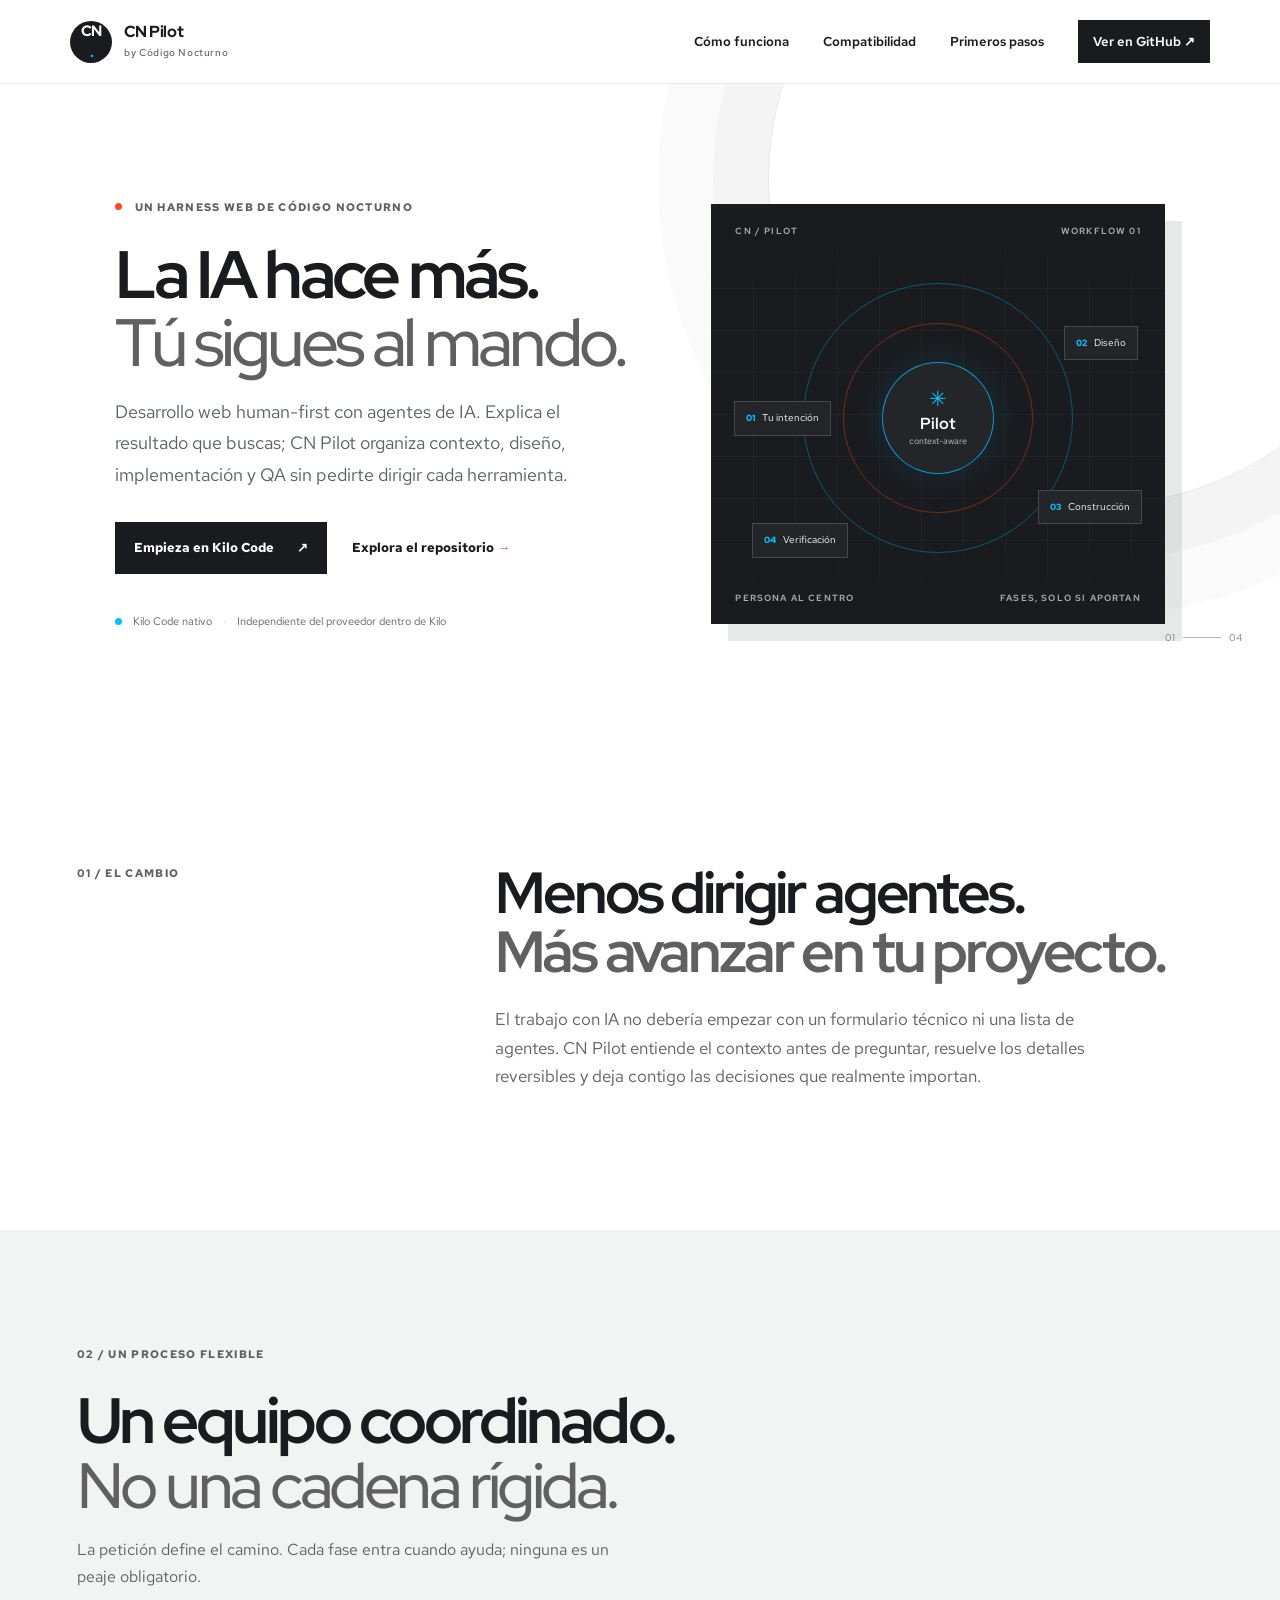
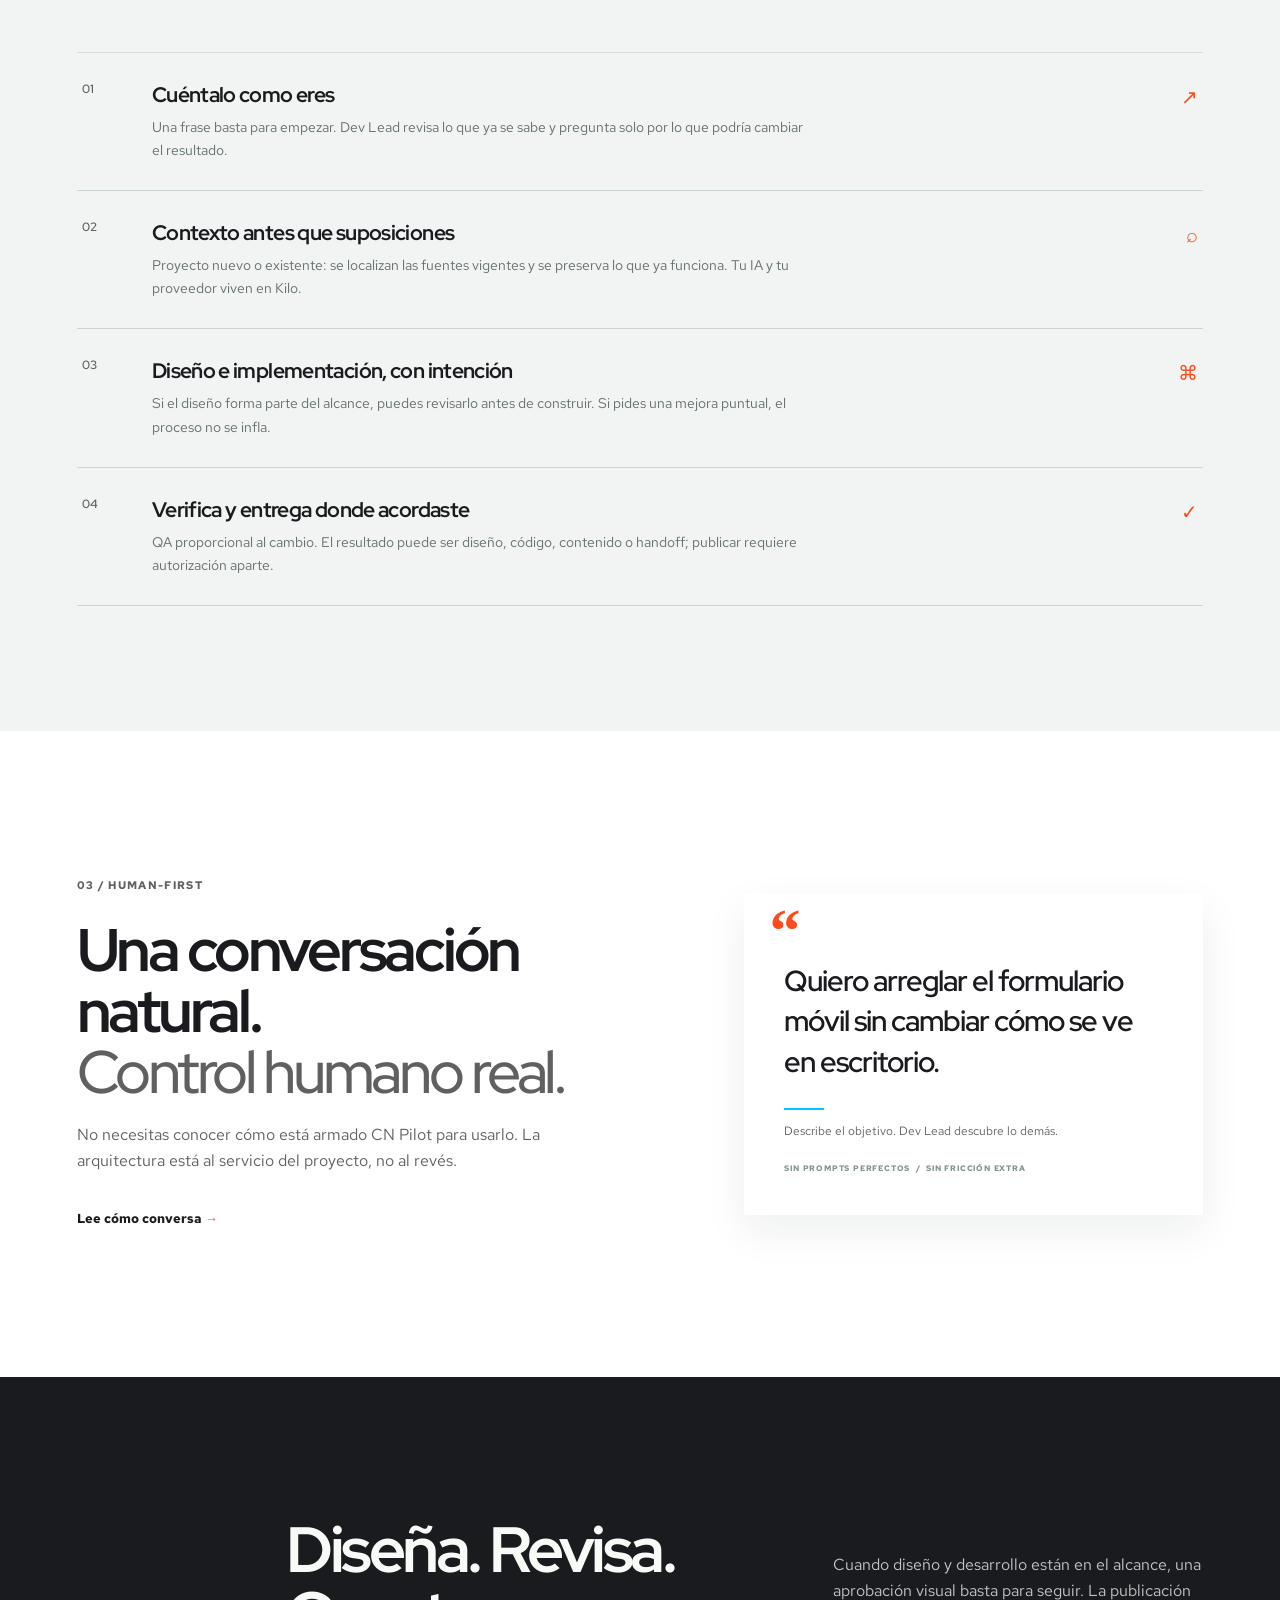
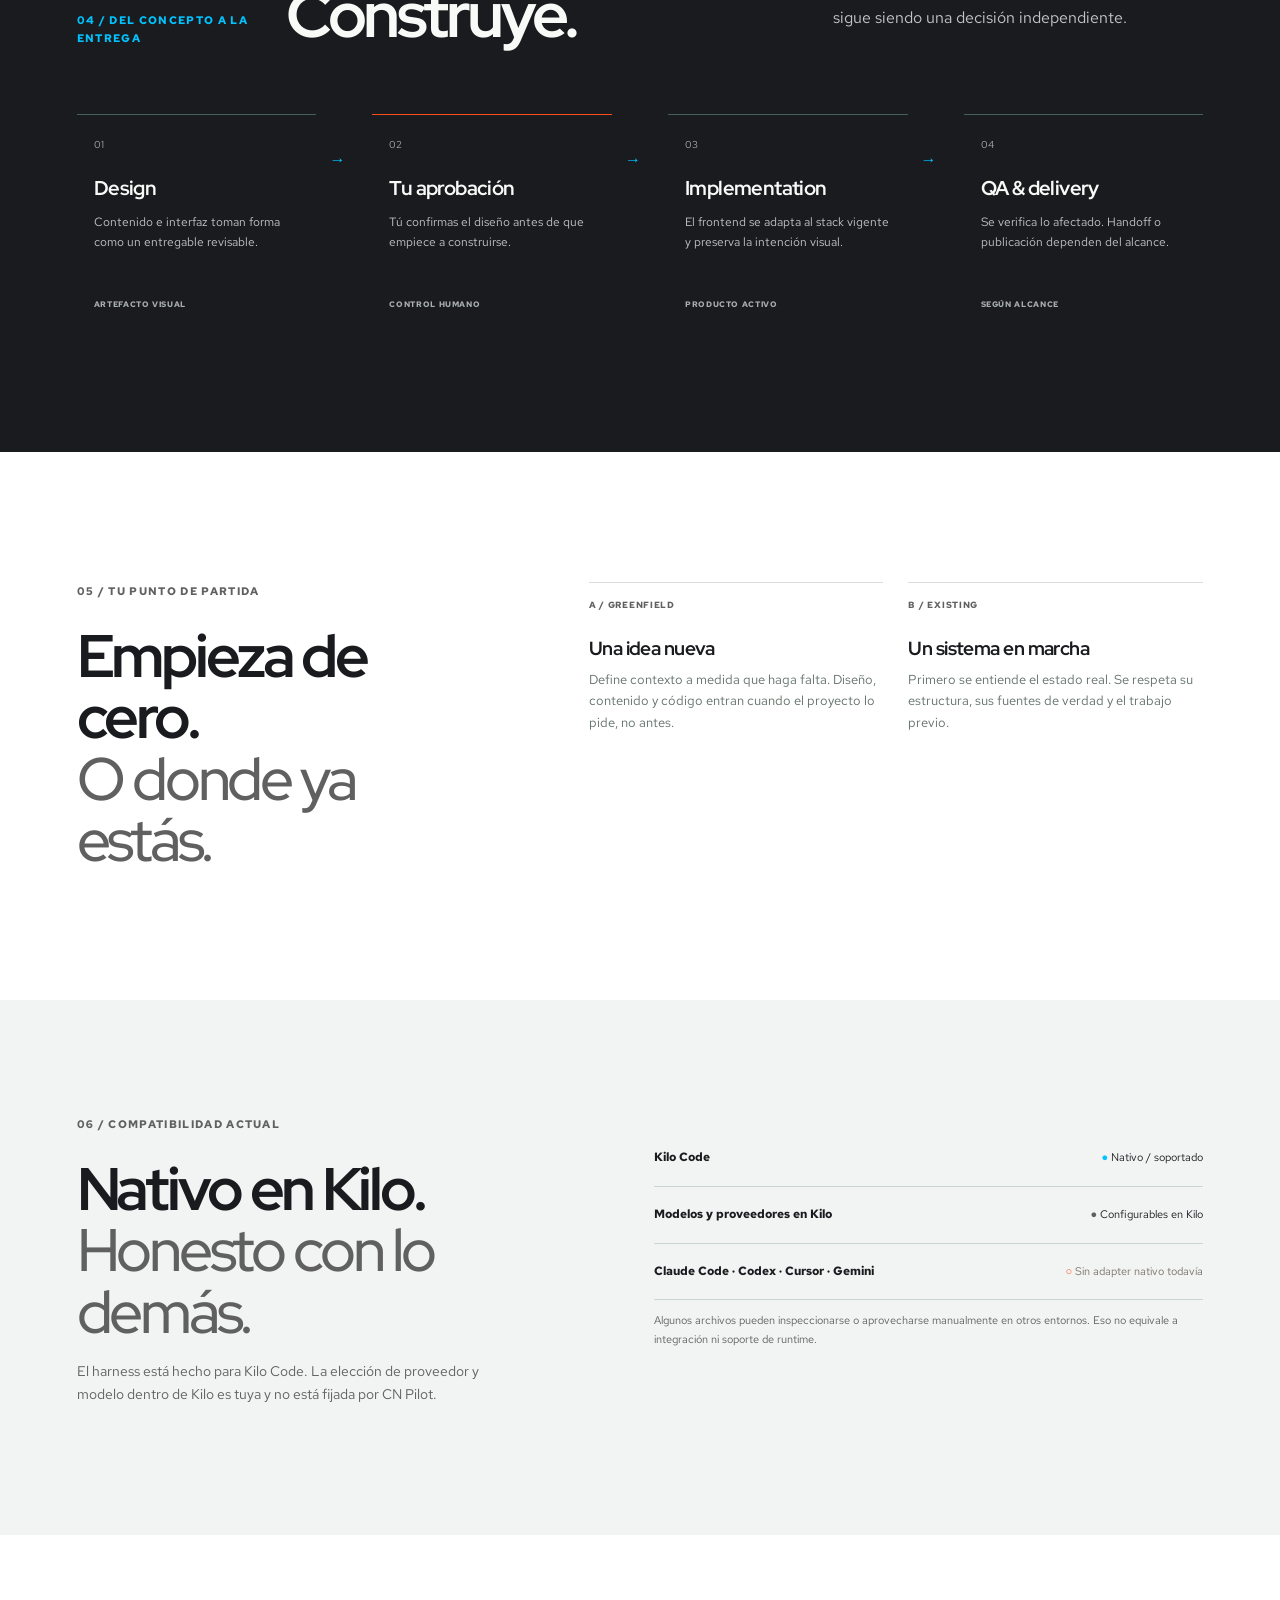
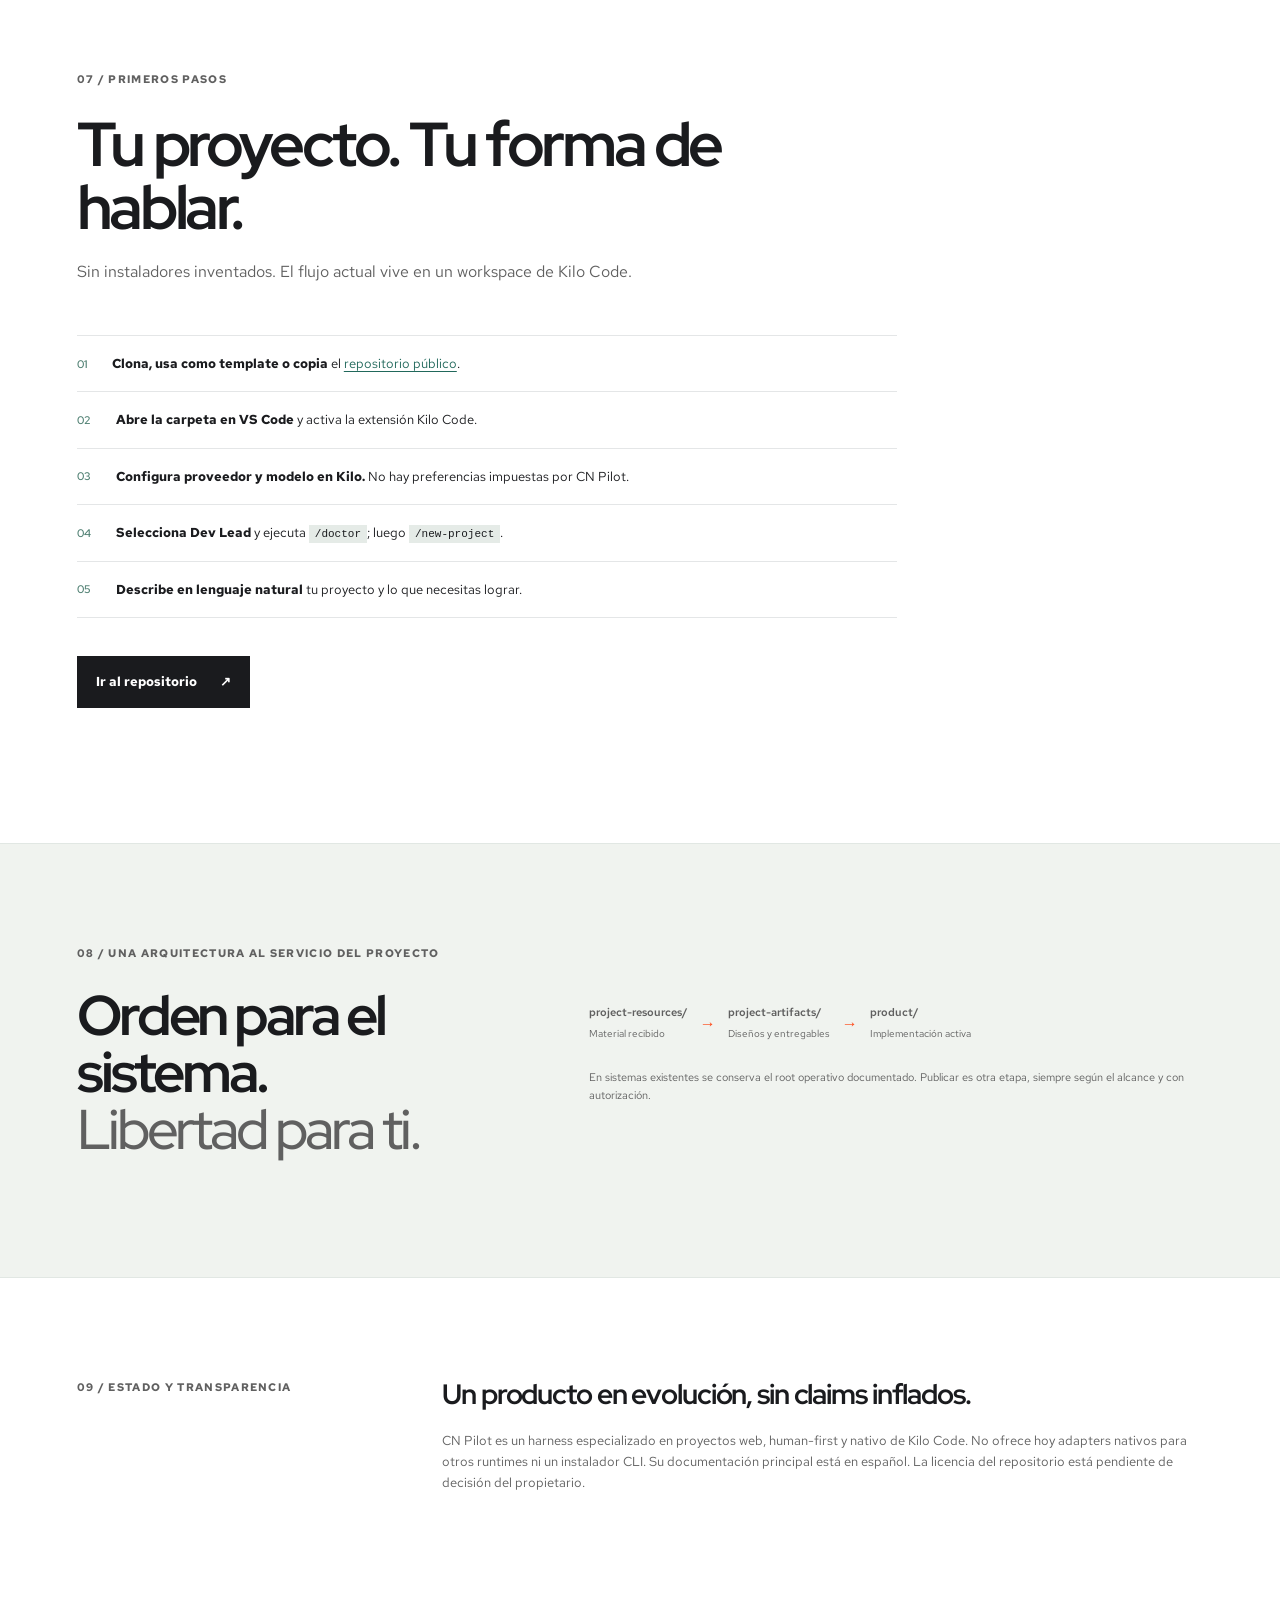
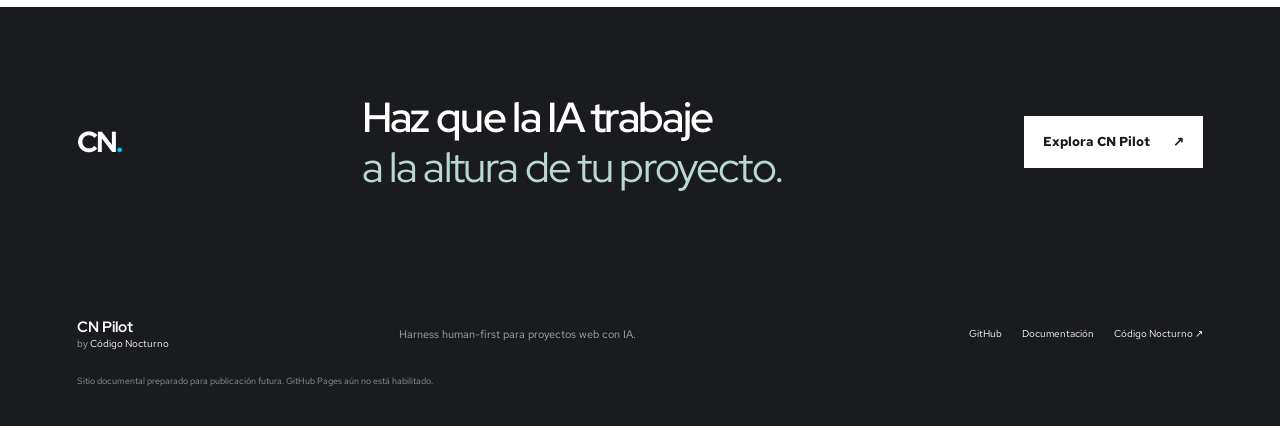
==== site/index.html @ 2e32036b "docs: presentar CN Pilot y preparar sitio público" ====
<!doctype html>
<html lang="es">
<head>
  <meta charset="utf-8">
  <meta name="viewport" content="width=device-width, initial-scale=1">
  <meta name="theme-color" content="#1a1b1e">
  <title>CN Pilot — desarrollo web human-first con agentes de IA</title>
  <meta name="description" content="CN Pilot coordina proyectos web con IA desde Kilo Code: contexto, diseño, implementación y QA, guiados por personas.">
  <!-- URL canónica pendiente: definir al elegir dominio final de GitHub Pages o dominio propio. -->
  <meta property="og:type" content="website">
  <meta property="og:title" content="CN Pilot — desarrollo web human-first">
  <meta property="og:description" content="Un harness web human-first y nativo de Kilo Code. Tú describes el resultado; CN Pilot coordina el trabajo proporcionalmente.">
  <meta property="og:site_name" content="CN Pilot by Código Nocturno">
  <meta name="twitter:card" content="summary">
  <meta name="twitter:title" content="CN Pilot — desarrollo web human-first">
  <meta name="twitter:description" content="Un harness web human-first y nativo de Kilo Code.">
  <link rel="icon" href="assets/favicon.svg" type="image/svg+xml">
  <link rel="stylesheet" href="assets/styles.css">
  <script src="assets/site.js" defer></script>
</head>
<body>
  <a class="skip-link" href="#contenido">Saltar al contenido</a>
  <header class="site-header">
    <a class="brand" href="#inicio" aria-label="CN Pilot, inicio">
      <span class="brand-mark" aria-hidden="true">CN<span>.</span></span>
      <span class="brand-name">CN Pilot<small>by Código Nocturno</small></span>
    </a>
    <button class="menu-toggle" aria-expanded="false" aria-controls="site-nav" aria-label="Abrir menú">Menú <span aria-hidden="true">＋</span></button>
    <nav id="site-nav" class="site-nav" aria-label="Navegación principal">
      <a href="#como-funciona">Cómo funciona</a>
      <a href="#compatibilidad">Compatibilidad</a>
      <a href="#empezar">Primeros pasos</a>
      <a class="nav-cta" href="https://github.com/LuisYGM/cn-pilot">Ver en GitHub <span aria-hidden="true">↗</span></a>
    </nav>
  </header>

  <main id="contenido">
    <section class="hero" id="inicio" aria-labelledby="hero-title">
      <div class="hero-copy">
        <p class="eyebrow"><span class="signal" aria-hidden="true"></span> Un harness web de Código Nocturno</p>
        <h1 id="hero-title">La IA hace más.<br><em>Tú sigues al mando.</em></h1>
        <p class="hero-lede">Desarrollo web human-first con agentes de IA. Explica el resultado que buscas; CN Pilot organiza contexto, diseño, implementación y QA sin pedirte dirigir cada herramienta.</p>
        <div class="hero-actions">
          <a class="button button-primary" href="#empezar">Empieza en Kilo Code <span aria-hidden="true">↗</span></a>
          <a class="text-link" href="https://github.com/LuisYGM/cn-pilot">Explora el repositorio <span aria-hidden="true">→</span></a>
        </div>
        <div class="hero-meta"><span class="kilo-dot" aria-hidden="true"></span> Kilo Code nativo <span class="meta-divider">·</span> Independiente del proveedor dentro de Kilo</div>
      </div>
      <div class="hero-visual" aria-label="Ilustración conceptual del flujo de trabajo">
        <div class="visual-top"><span>CN / PILOT</span><span>WORKFLOW 01</span></div>
        <div class="visual-lines" aria-hidden="true"><i></i><i></i><i></i><i></i><i></i></div>
        <div class="orbit orbit-one" aria-hidden="true"></div><div class="orbit orbit-two" aria-hidden="true"></div>
        <div class="pilot-core"><span class="core-cross" aria-hidden="true">✳</span><strong>Pilot</strong><small>context-aware</small></div>
        <div class="node node-human"><b>01</b><span>Tu intención</span></div>
        <div class="node node-design"><b>02</b><span>Diseño</span></div>
        <div class="node node-build"><b>03</b><span>Construcción</span></div>
        <div class="node node-qa"><b>04</b><span>Verificación</span></div>
        <div class="visual-bottom"><span>PERSONA AL CENTRO</span><span>FASES, SOLO SI APORTAN</span></div>
      </div>
      <div class="hero-index" aria-hidden="true"><span>01</span><span class="index-line"></span><span>04</span></div>
    </section>

    <section class="intro section-shell" aria-labelledby="intro-title">
      <p class="section-kicker">01 / El cambio</p>
      <div class="intro-content"><h2 id="intro-title">Menos dirigir agentes.<br><span>Más avanzar en tu proyecto.</span></h2><p>El trabajo con IA no debería empezar con un formulario técnico ni una lista de agentes. CN Pilot entiende el contexto antes de preguntar, resuelve los detalles reversibles y deja contigo las decisiones que realmente importan.</p></div>
    </section>

    <section class="workflow" id="como-funciona" aria-labelledby="workflow-title">
      <div class="section-shell">
        <div class="section-heading"><p class="section-kicker">02 / Un proceso flexible</p><h2 id="workflow-title">Un equipo coordinado.<br><em>No una cadena rígida.</em></h2><p>La petición define el camino. Cada fase entra cuando ayuda; ninguna es un peaje obligatorio.</p></div>
        <ol class="steps">
          <li><span class="step-num">01</span><div><h3>Cuéntalo como eres</h3><p>Una frase basta para empezar. Dev Lead revisa lo que ya se sabe y pregunta solo por lo que podría cambiar el resultado.</p></div><span class="step-symbol" aria-hidden="true">↗</span></li>
          <li><span class="step-num">02</span><div><h3>Contexto antes que suposiciones</h3><p>Proyecto nuevo o existente: se localizan las fuentes vigentes y se preserva lo que ya funciona. Tu IA y tu proveedor viven en Kilo.</p></div><span class="step-symbol" aria-hidden="true">⌕</span></li>
          <li><span class="step-num">03</span><div><h3>Diseño e implementación, con intención</h3><p>Si el diseño forma parte del alcance, puedes revisarlo antes de construir. Si pides una mejora puntual, el proceso no se infla.</p></div><span class="step-symbol" aria-hidden="true">⌘</span></li>
          <li><span class="step-num">04</span><div><h3>Verifica y entrega donde acordaste</h3><p>QA proporcional al cambio. El resultado puede ser diseño, código, contenido o handoff; publicar requiere autorización aparte.</p></div><span class="step-symbol" aria-hidden="true">✓</span></li>
        </ol>
      </div>
    </section>

    <section class="human-first section-shell" aria-labelledby="human-title">
      <div class="human-copy"><p class="section-kicker">03 / Human-first</p><h2 id="human-title">Una conversación natural.<br><em>Control humano real.</em></h2><p>No necesitas conocer cómo está armado CN Pilot para usarlo. La arquitectura está al servicio del proyecto, no al revés.</p><a class="text-link" href="https://github.com/LuisYGM/cn-pilot/blob/main/.blueprint/docs/HUMAN-INTERACTION.md">Lee cómo conversa <span aria-hidden="true">→</span></a></div>
      <aside class="quote-card"><span class="quote-mark" aria-hidden="true">“</span><blockquote>Quiero arreglar el formulario móvil sin cambiar cómo se ve en escritorio.</blockquote><div class="quote-rule"></div><p>Describe el objetivo. Dev Lead descubre lo demás.</p><span class="quote-index">SIN PROMPTS PERFECTOS&nbsp; / &nbsp;SIN FRICCIÓN EXTRA</span></aside>
    </section>

    <section class="journey" aria-labelledby="journey-title">
      <div class="section-shell"><div class="journey-heading"><p class="section-kicker">04 / Del concepto a la entrega</p><h2 id="journey-title">Diseña. Revisa. Construye.</h2><p>Cuando diseño y desarrollo están en el alcance, una aprobación visual basta para seguir. La publicación sigue siendo una decisión independiente.</p></div>
        <div class="journey-track"><article><span class="track-step">01</span><h3>Design</h3><p>Contenido e interfaz toman forma como un entregable revisable.</p><span class="track-tag">ARTEFACTO VISUAL</span></article><span class="track-arrow" aria-hidden="true">→</span><article class="approval-step"><span class="track-step">02</span><h3>Tu aprobación</h3><p>Tú confirmas el diseño antes de que empiece a construirse.</p><span class="track-tag">CONTROL HUMANO</span></article><span class="track-arrow" aria-hidden="true">→</span><article><span class="track-step">03</span><h3>Implementation</h3><p>El frontend se adapta al stack vigente y preserva la intención visual.</p><span class="track-tag">PRODUCTO ACTIVO</span></article><span class="track-arrow" aria-hidden="true">→</span><article><span class="track-step">04</span><h3>QA & delivery</h3><p>Se verifica lo afectado. Handoff o publicación dependen del alcance.</p><span class="track-tag">SEGÚN ALCANCE</span></article></div>
      </div>
    </section>

    <section class="modes section-shell" aria-labelledby="modes-title"><div><p class="section-kicker">05 / Tu punto de partida</p><h2 id="modes-title">Empieza de cero.<br><em>O donde ya estás.</em></h2></div><div class="mode-grid"><article><span class="mode-marker">A / GREENFIELD</span><h3>Una idea nueva</h3><p>Define contexto a medida que haga falta. Diseño, contenido y código entran cuando el proyecto lo pide, no antes.</p></article><article><span class="mode-marker">B / EXISTING</span><h3>Un sistema en marcha</h3><p>Primero se entiende el estado real. Se respeta su estructura, sus fuentes de verdad y el trabajo previo.</p></article></div></section>

    <section class="compat" id="compatibilidad" aria-labelledby="compat-title"><div class="section-shell compat-layout"><div><p class="section-kicker">06 / Compatibilidad actual</p><h2 id="compat-title">Nativo en Kilo.<br><em>Honesto con lo demás.</em></h2><p>El harness está hecho para Kilo Code. La elección de proveedor y modelo dentro de Kilo es tuya y no está fijada por CN Pilot.</p></div><div class="compat-list"><div class="compat-row"><span class="compat-name">Kilo Code</span><span class="compat-state native">Nativo / soportado</span></div><div class="compat-row"><span class="compat-name">Modelos y proveedores en Kilo</span><span class="compat-state configurable">Configurables en Kilo</span></div><div class="compat-row"><span class="compat-name">Claude Code · Codex · Cursor · Gemini</span><span class="compat-state later">Sin adapter nativo todavía</span></div><p>Algunos archivos pueden inspeccionarse o aprovecharse manualmente en otros entornos. Eso no equivale a integración ni soporte de runtime.</p></div></div></section>

    <section class="start section-shell" id="empezar" aria-labelledby="start-title"><div class="start-heading"><p class="section-kicker">07 / Primeros pasos</p><h2 id="start-title">Tu proyecto. Tu forma de hablar.</h2><p>Sin instaladores inventados. El flujo actual vive en un workspace de Kilo Code.</p></div><ol class="start-list"><li><span>01</span><p><strong>Clona, usa como template o copia</strong> el <a href="https://github.com/LuisYGM/cn-pilot">repositorio público</a>.</p></li><li><span>02</span><p><strong>Abre la carpeta en VS Code</strong> y activa la extensión Kilo Code.</p></li><li><span>03</span><p><strong>Configura proveedor y modelo en Kilo.</strong> No hay preferencias impuestas por CN Pilot.</p></li><li><span>04</span><p><strong>Selecciona Dev Lead</strong> y ejecuta <code>/doctor</code>; luego <code>/new-project</code>.</p></li><li><span>05</span><p><strong>Describe en lenguaje natural</strong> tu proyecto y lo que necesitas lograr.</p></li></ol><a class="button button-dark" href="https://github.com/LuisYGM/cn-pilot">Ir al repositorio <span aria-hidden="true">↗</span></a></section>

    <section class="architecture" aria-labelledby="architecture-title"><div class="section-shell architecture-inner"><div><p class="section-kicker">08 / Una arquitectura al servicio del proyecto</p><h2 id="architecture-title">Orden para el sistema.<br><em>Libertad para ti.</em></h2></div><div class="architecture-map"><div><code>project-resources/</code><span>Material recibido</span></div><b aria-hidden="true">→</b><div><code>project-artifacts/</code><span>Diseños y entregables</span></div><b aria-hidden="true">→</b><div><code>product/</code><span>Implementación activa</span></div><p>En sistemas existentes se conserva el root operativo documentado. Publicar es otra etapa, siempre según el alcance y con autorización.</p></div></div></section>

    <section class="transparency section-shell" aria-labelledby="transparency-title"><p class="section-kicker">09 / Estado y transparencia</p><div><h2 id="transparency-title">Un producto en evolución, sin claims inflados.</h2><p>CN Pilot es un harness especializado en proyectos web, human-first y nativo de Kilo Code. No ofrece hoy adapters nativos para otros runtimes ni un instalador CLI. Su documentación principal está en español. La licencia del repositorio está pendiente de decisión del propietario.</p></div></section>

    <section class="closing"><div class="section-shell closing-inner"><span class="closing-mark" aria-hidden="true">CN<span>.</span></span><p>Haz que la IA trabaje<br><em>a la altura de tu proyecto.</em></p><a class="button button-light" href="https://github.com/LuisYGM/cn-pilot">Explora CN Pilot <span aria-hidden="true">↗</span></a></div></section>
  </main>
  <footer class="site-footer"><div class="footer-brand"><a href="#inicio">CN Pilot</a><span>by <a href="https://codigonocturno.com/">Código Nocturno</a></span></div><p>Harness human-first para proyectos web con IA.</p><div class="footer-links"><a href="https://github.com/LuisYGM/cn-pilot">GitHub</a><a href="https://github.com/LuisYGM/cn-pilot/tree/main/.blueprint/docs">Documentación</a><a href="https://codigonocturno.com/">Código Nocturno ↗</a></div><small>Sitio documental preparado para publicación futura. GitHub Pages aún no está habilitado.</small></footer>
</body>
</html>
---- site/assets/styles.css ----
@import url('https://fonts.googleapis.com/css2?family=Red+Hat+Display:wght@400;500;600;700;800;900&family=Red+Hat+Text:wght@400;500;600&display=swap');

:root{color-scheme:light;--ink:#172320;--muted:#66716d;--paper:#f7f8f4;--white:#fff;--line:#dce3df;--cyan:#00c3ff;--orange:#fe4c1c;--green:#17463d;--deep:#10211f;--font-display:'Red Hat Display',Arial,sans-serif;--font-body:'Red Hat Text',Arial,sans-serif;--measure:1200px;scroll-behavior:smooth}
*{box-sizing:border-box}body{margin:0;color:var(--ink);background:var(--paper);font-family:var(--font-body);font-size:16px;line-height:1.65;-webkit-font-smoothing:antialiased}a{color:inherit}a:focus-visible,button:focus-visible{outline:3px solid var(--orange);outline-offset:4px}.skip-link{position:absolute;z-index:20;top:8px;left:8px;transform:translateY(-150%);padding:10px 14px;background:var(--white);color:var(--ink)}.skip-link:focus{transform:none}.site-header{height:84px;padding:0 max(5.5vw,24px);display:flex;align-items:center;justify-content:space-between;border-bottom:1px solid rgba(23,35,32,.1);background:var(--paper)}.brand{display:flex;align-items:center;gap:12px;text-decoration:none}.brand-mark{width:42px;height:42px;border-radius:50%;display:grid;place-items:center;background:var(--deep);color:var(--white);font:800 15px var(--font-display);letter-spacing:-1px}.brand-mark span,.closing-mark span{color:var(--cyan)}.brand-name{font:800 16px/1.05 var(--font-display);letter-spacing:-.4px}.brand-name small{display:block;margin-top:5px;font:500 10px var(--font-body);letter-spacing:.06em;color:var(--muted)}.site-nav{display:flex;align-items:center;gap:34px}.site-nav a{text-decoration:none;font-size:13px;font-weight:600}.site-nav a:hover,.footer-links a:hover,.text-link:hover{color:#087f9c}.site-nav .nav-cta{padding:11px 15px;background:var(--deep);color:white}.menu-toggle{display:none}.hero{position:relative;min-height:650px;padding:96px max(9vw,32px) 86px;display:grid;grid-template-columns:1.08fr .92fr;gap:5vw;align-items:center;overflow:hidden;background:var(--paper)}.hero:before{content:"";position:absolute;top:-230px;right:-140px;width:650px;height:650px;border:1px solid rgba(23,70,61,.1);border-radius:50%;box-shadow:0 0 0 55px rgba(23,70,61,.025),0 0 0 110px rgba(23,70,61,.02)}.hero-copy,.hero-visual{position:relative;z-index:1}.eyebrow,.section-kicker{margin:0;color:#3c6860;font-size:11px;font-weight:700;letter-spacing:.12em;text-transform:uppercase}.signal{display:inline-block;width:7px;height:7px;margin-right:9px;vertical-align:1px;background:var(--orange);border-radius:50%}.hero h1,.section-heading h2,.intro h2,.human-copy h2,.journey-heading h2,.modes h2,.compat h2,.start h2,.architecture h2{margin:25px 0 19px;font:700 clamp(42px,5.2vw,70px)/1.02 var(--font-display);letter-spacing:-.055em}.hero h1 em,.section-heading h2 em,.human-copy h2 em,.modes h2 em,.compat h2 em,.architecture h2 em{font-weight:500;font-style:normal;color:#458277}.hero-lede{max-width:520px;color:#58645f;font-size:18px;line-height:1.75}.hero-actions{display:flex;align-items:center;gap:25px;margin-top:32px}.button{display:inline-flex;align-items:center;gap:23px;padding:15px 19px;text-decoration:none;font-size:13px;font-weight:700;transition:transform .2s,background .2s}.button:hover{transform:translateY(-2px)}.button-primary{background:var(--green);color:white}.button-primary:hover{background:var(--deep)}.text-link{font-size:13px;font-weight:700;text-decoration:none}.text-link span{color:var(--orange)}.hero-meta{margin-top:38px;color:var(--muted);font-size:11px}.kilo-dot{display:inline-block;width:7px;height:7px;border-radius:50%;background:var(--cyan);margin-right:8px}.meta-divider{margin:0 8px;color:#adb6b1}.hero-visual{height:420px;max-width:520px;width:100%;justify-self:end;background:var(--deep);color:white;overflow:hidden;position:relative;box-shadow:17px 17px 0 rgba(23,70,61,.11)}.visual-top,.visual-bottom{position:absolute;left:24px;right:24px;display:flex;justify-content:space-between;font:600 9px var(--font-body);letter-spacing:.13em;color:#9db3aa}.visual-top{top:21px}.visual-bottom{bottom:20px}.visual-lines{position:absolute;inset:0;opacity:.24;background-image:linear-gradient(rgba(185,210,197,.16) 1px,transparent 1px),linear-gradient(90deg,rgba(185,210,197,.16) 1px,transparent 1px);background-size:42px 42px;mask-image:linear-gradient(to bottom,transparent 3%,#000 22%,#000 78%,transparent 100%)}.orbit{position:absolute;left:50%;top:51%;transform:translate(-50%,-50%);border:1px solid rgba(0,195,255,.35);border-radius:50%}.orbit-one{width:270px;height:270px}.orbit-two{width:190px;height:190px;border-color:rgba(254,76,28,.38)}.pilot-core{position:absolute;left:50%;top:51%;transform:translate(-50%,-50%);width:112px;height:112px;border-radius:50%;display:flex;align-items:center;justify-content:center;flex-direction:column;border:1px solid rgba(0,195,255,.75);background:#18342f;box-shadow:0 0 35px rgba(0,195,255,.13)}.core-cross{font-size:21px;color:var(--cyan);line-height:1}.pilot-core strong{font:700 16px var(--font-display);margin-top:4px}.pilot-core small{font-size:9px;color:#b2c5bd}.node{position:absolute;padding:8px 11px;background:#203b35;border:1px solid rgba(255,255,255,.16);font-size:10px}.node b{color:var(--cyan);margin-right:7px;font-size:9px}.node-human{left:5%;top:47%}.node-design{right:6%;top:29%}.node-build{right:5%;top:68%}.node-qa{left:9%;top:76%}.hero-index{position:absolute;right:3%;bottom:88px;display:flex;align-items:center;gap:8px;color:#78847d;font-size:10px}.index-line{width:38px;height:1px;background:#aeb9b3}.section-shell{width:min(var(--measure),calc(100% - 12vw));margin-inline:auto}.intro{padding-block:130px 140px;display:grid;grid-template-columns:.6fr 1.4fr;gap:9vw}.intro h2{font-size:clamp(35px,4.5vw,58px);margin:0 0 24px}.intro h2 span{color:#59736c}.intro-content>p{max-width:630px;margin:0;color:var(--muted);font-size:17px}.workflow{padding:115px 0 125px;background:#e9efeb}.section-heading{max-width:700px}.section-heading h2,.journey-heading h2{font-size:clamp(40px,5vw,64px)}.section-heading>p:last-child,.journey-heading>p:last-child{max-width:550px;color:var(--muted)}.steps{margin:62px 0 0;padding:0;list-style:none;border-top:1px solid #cbd6d0}.steps li{min-height:133px;padding:28px 5px;display:grid;grid-template-columns:70px 1fr 40px;align-items:start;border-bottom:1px solid #cbd6d0}.step-num{font:600 12px var(--font-display);color:#4d7d71}.steps h3,.journey-track h3,.mode-grid h3{margin:0 0 8px;font:700 21px var(--font-display);letter-spacing:-.03em}.steps p,.mode-grid p{max-width:660px;margin:0;color:#63716a;font-size:14px}.step-symbol{justify-self:end;font-size:20px;color:var(--orange)}.human-first{padding-block:145px;display:grid;grid-template-columns:1fr .85fr;gap:10vw;align-items:center}.human-copy h2,.modes h2,.compat h2,.architecture h2{font-size:clamp(39px,4.8vw,60px)}.human-copy>p:not(.section-kicker){max-width:465px;color:var(--muted)}.human-copy .text-link{display:inline-block;margin-top:18px}.quote-card{position:relative;padding:40px 40px 35px;background:white;box-shadow:0 16px 40px rgba(16,33,31,.07)}.quote-mark{position:absolute;top:2px;left:25px;color:var(--orange);font:700 62px Georgia}.quote-card blockquote{position:relative;margin:28px 0 25px;font:600 clamp(21px,2.4vw,29px)/1.4 var(--font-display);letter-spacing:-.035em}.quote-rule{width:40px;height:2px;background:var(--cyan)}.quote-card p{color:var(--muted);font-size:12px}.quote-index{color:#83928a;font-size:8px;font-weight:700;letter-spacing:.1em}.journey{padding-block:115px;background:var(--deep);color:#f7faf7}.journey-heading{display:flex;align-items:end;justify-content:space-between;gap:30px}.journey-heading h2{margin-bottom:0}.journey-heading>p:last-child{max-width:370px;color:#b0c1b8}.journey .section-kicker{color:#8bb4a5}.journey-track{display:grid;grid-template-columns:1fr 30px 1fr 30px 1fr 30px 1fr;gap:13px;margin-top:67px}.journey-track article{min-height:205px;padding:22px 17px;border-top:1px solid #466158}.journey-track .approval-step{border-color:var(--orange)}.track-step{display:block;margin-bottom:21px;color:#7fa899;font-size:10px}.journey-track h3{font-size:20px}.journey-track p{min-height:64px;color:#b2c1b9;font-size:12px;line-height:1.65}.track-tag{color:#8ca79b;font-size:8px;font-weight:700;letter-spacing:.08em}.track-arrow{padding-top:33px;color:var(--cyan)}.modes{padding-block:130px;display:grid;grid-template-columns:.8fr 1.2fr;gap:8vw;align-items:start}.modes h2{margin-bottom:0}.mode-grid{display:grid;grid-template-columns:1fr 1fr;gap:25px}.mode-grid article{padding-top:15px;border-top:1px solid #bdcac3}.mode-marker{display:block;margin-bottom:23px;color:#64877d;font-size:9px;font-weight:700;letter-spacing:.08em}.mode-grid h3{font-size:19px}.mode-grid p{font-size:13px}.compat{padding-block:115px;background:#e9efeb}.compat-layout{display:grid;grid-template-columns:.9fr 1.1fr;gap:10vw}.compat h2{margin-bottom:18px}.compat-layout>div:first-child>p:last-child{max-width:435px;color:var(--muted);font-size:14px}.compat-list{padding-top:15px}.compat-row{display:flex;justify-content:space-between;gap:20px;padding:18px 0;border-bottom:1px solid #cbd6d0;font-size:12px}.compat-name{font-weight:700}.compat-state{font-size:11px}.native{color:#236b52}.configurable{color:#397583}.later{color:#7a7368}.compat-list>p{color:var(--muted);font-size:11px}.start{padding-block:135px}.start-heading{max-width:740px}.start h2{font-size:clamp(39px,5vw,62px)}.start-heading>p:last-child{color:var(--muted)}.start-list{max-width:820px;margin:50px 0 38px;padding:0;list-style:none;border-top:1px solid var(--line)}.start-list li{display:flex;gap:25px;align-items:center;padding:17px 0;border-bottom:1px solid var(--line)}.start-list li>span{font:600 11px var(--font-display);color:#508073}.start-list p{margin:0;font-size:13px}.start-list code{padding:3px 6px;background:#e5ebe7;font-size:11px}.start-list a{color:#21685b;text-decoration-thickness:1px;text-underline-offset:3px}.button-dark{background:var(--deep);color:white}.button-dark:hover{background:#245b4e}.architecture{padding-block:100px;background:#f0f3ef;border-block:1px solid #e1e7e3}.architecture-inner{display:grid;grid-template-columns:.8fr 1.2fr;gap:8vw;align-items:center}.architecture h2{font-size:clamp(38px,4.5vw,56px)}.architecture-map{display:flex;align-items:center;gap:12px;flex-wrap:wrap}.architecture-map>div{display:flex;flex-direction:column;gap:7px}.architecture-map code{font:600 11px var(--font-body);color:#286756}.architecture-map span{color:var(--muted);font-size:10px}.architecture-map>b{color:var(--orange)}.architecture-map>p{flex-basis:100%;margin-top:13px;color:var(--muted);font-size:11px}.transparency{padding-block:100px;display:grid;grid-template-columns:.55fr 1.45fr;gap:6vw}.transparency h2{margin:0 0 18px;font:700 28px/1.2 var(--font-display);letter-spacing:-.04em}.transparency>div>p{max-width:820px;color:var(--muted);font-size:13px}.closing{background:var(--green);color:white}.closing-inner{min-height:270px;display:flex;align-items:center;justify-content:space-between;gap:25px}.closing-mark{font:800 29px var(--font-display);letter-spacing:-2px}.closing-inner>p{margin:0;font:600 clamp(24px,3.4vw,42px)/1.2 var(--font-display);letter-spacing:-.04em}.closing-inner>p em{color:#b9d9cf;font-style:normal;font-weight:400}.button-light{background:white;color:var(--deep)}.site-footer{padding:37px max(6vw,24px);display:grid;grid-template-columns:1fr 1.3fr 1.3fr;align-items:center;gap:20px;background:var(--deep);color:white}.footer-brand{display:flex;flex-direction:column;font:700 15px var(--font-display)}.footer-brand>a,.footer-brand span a{color:white;text-decoration:none}.footer-brand span{color:#98aaa1;font:400 10px var(--font-body)}.site-footer>p{color:#9eafa7;font-size:11px}.footer-links{display:flex;justify-content:flex-end;gap:20px}.footer-links a{font-size:10px;text-decoration:none}.site-footer>small{grid-column:1/-1;color:#8d9c94;font-size:9px}
@media(max-width:900px){.site-nav{gap:18px}.hero{padding-inline:7vw;gap:3vw}.hero-visual{height:370px}.node{font-size:9px}.section-shell{width:calc(100% - 10vw)}.intro{gap:5vw}.journey-heading{display:block}.journey-heading>p:last-child{margin-top:18px}.journey-track{grid-template-columns:1fr 20px 1fr;row-gap:10px}.journey-track article:nth-of-type(3){grid-column:1}.journey-track article:nth-of-type(4){grid-column:3}.journey-track .track-arrow:nth-of-type(4){grid-column:2;grid-row:2}.modes,.compat-layout,.architecture-inner{gap:5vw}.site-footer{grid-template-columns:1fr 1fr}.footer-links{grid-column:1/-1;justify-content:flex-start}}
@media(max-width:680px){.site-header{height:70px;padding-inline:22px}.menu-toggle{display:flex;gap:8px;align-items:center;border:0;background:transparent;color:var(--ink);font:600 12px var(--font-body);padding:10px}.menu-toggle span{color:var(--orange);font-size:18px}.site-nav{display:none;position:absolute;z-index:5;top:69px;left:0;right:0;padding:18px 22px 24px;flex-direction:column;align-items:stretch;gap:0;background:var(--paper);border-bottom:1px solid var(--line)}.site-nav.is-open{display:flex}.site-nav a{padding:12px 4px}.site-nav .nav-cta{margin-top:8px;padding:13px}.hero{padding:73px 25px 70px;display:block;min-height:0}.hero h1{font-size:clamp(43px,11vw,61px)}.hero-lede{font-size:16px}.hero-actions{align-items:flex-start;flex-direction:column;gap:18px}.hero-meta{font-size:10px}.hero-visual{height:340px;margin-top:55px}.node-human{left:3%}.node-design{right:3%}.node-build{right:2%}.node-qa{left:5%}.hero-index{display:none}.section-shell{width:calc(100% - 48px)}.intro{padding-block:86px;display:block}.intro-content{margin-top:30px}.intro h2{font-size:39px}.intro-content>p{font-size:15px}.workflow{padding-block:83px}.section-heading h2,.journey-heading h2{font-size:43px}.steps{margin-top:42px}.steps li{grid-template-columns:43px 1fr 22px;gap:4px;min-height:0;padding-block:24px}.steps h3{font-size:18px}.steps p{font-size:12px}.step-symbol{font-size:16px}.human-first{padding-block:90px;display:block}.human-copy h2,.modes h2,.compat h2,.architecture h2{font-size:42px}.quote-card{margin-top:40px;padding:32px 27px}.journey{padding-block:83px}.journey-track{grid-template-columns:1fr 22px 1fr;gap:8px}.journey-track article{padding:18px 8px;min-height:210px}.journey-track .track-step{margin-bottom:13px}.journey-track h3{font-size:16px}.journey-track p{font-size:11px}.journey-track .track-tag{font-size:7px}.track-arrow{padding-top:30px}.modes{padding-block:90px;display:block}.mode-grid{margin-top:35px;gap:18px}.mode-grid h3{font-size:17px}.mode-grid p{font-size:12px}.compat{padding-block:84px}.compat-layout{display:block}.compat-list{margin-top:34px}.compat-row{display:block}.compat-state{display:block;margin-top:4px}.start{padding-block:90px}.start h2{font-size:42px}.start-list{margin-top:35px}.start-list li{align-items:flex-start;gap:16px}.start-list p{font-size:12px}.architecture{padding-block:75px}.architecture-inner{display:block}.architecture-map{margin-top:30px;gap:8px}.architecture-map code{font-size:9px}.architecture-map span{font-size:8px}.transparency{padding-block:75px;display:block}.transparency>div{margin-top:22px}.transparency h2{font-size:26px}.closing-inner{min-height:0;padding-block:47px;display:grid;grid-template-columns:1fr auto}.closing-mark{grid-column:1}.closing-inner>p{grid-column:1/-1;grid-row:2;font-size:30px}.closing-inner .button{grid-column:1/-1;grid-row:3;justify-self:start}.site-footer{padding-block:30px;grid-template-columns:1fr;gap:10px}.footer-links{grid-column:auto;flex-wrap:wrap;gap:14px}.site-footer>small{grid-column:auto;margin-top:9px}}
@media(prefers-reduced-motion:reduce){:root{scroll-behavior:auto}*,*::before,*::after{animation-duration:.01ms!important;animation-iteration-count:1!important;transition-duration:.01ms!important}}

/* Identidad contrastada con el sitio vigente de Código Nocturno. */
:root{--ink:#1a1b1e;--muted:#606060;--paper:#fff;--line:#e4e6e7;--green:#1a1b1e;--deep:#1a1b1e}
.hero h1 em,.section-heading h2 em,.human-copy h2 em,.modes h2 em,.compat h2 em,.architecture h2 em{color:#606060}
.eyebrow,.section-kicker{color:#606060}
.site-nav a:hover,.footer-links a:hover,.text-link:hover{color:#00c3ff}
.hero:before{border-color:rgba(26,27,30,.1);box-shadow:0 0 0 55px rgba(26,27,30,.025),0 0 0 110px rgba(26,27,30,.02)}
.workflow,.compat{background:#f2f3f3}
.steps,.mode-grid article{border-color:#d8dcde}
.journey .section-kicker{color:#00c3ff}
.compat-state.native,.compat-state.configurable{color:#1a1b1e}
.compat-state.native:before{content:"● ";color:#00c3ff}
.compat-state.configurable:before{content:"● ";color:#606060}
.compat-state.later:before{content:"○ ";color:#fe4c1c}
.intro h2 span,.steps .step-num,.mode-marker,.architecture-map code{color:#606060}
.hero-visual{background:#1a1b1e}
.pilot-core,.node{background:#242529}
.visual-top,.visual-bottom,.visual-top span,.visual-bottom span{color:#a7adb0}
.pilot-core small,.journey-track p,.journey-heading>p:last-child{color:#c2c4c5}
.track-step,.track-tag,.journey .track-step,.journey .track-tag{color:#a7adb0}
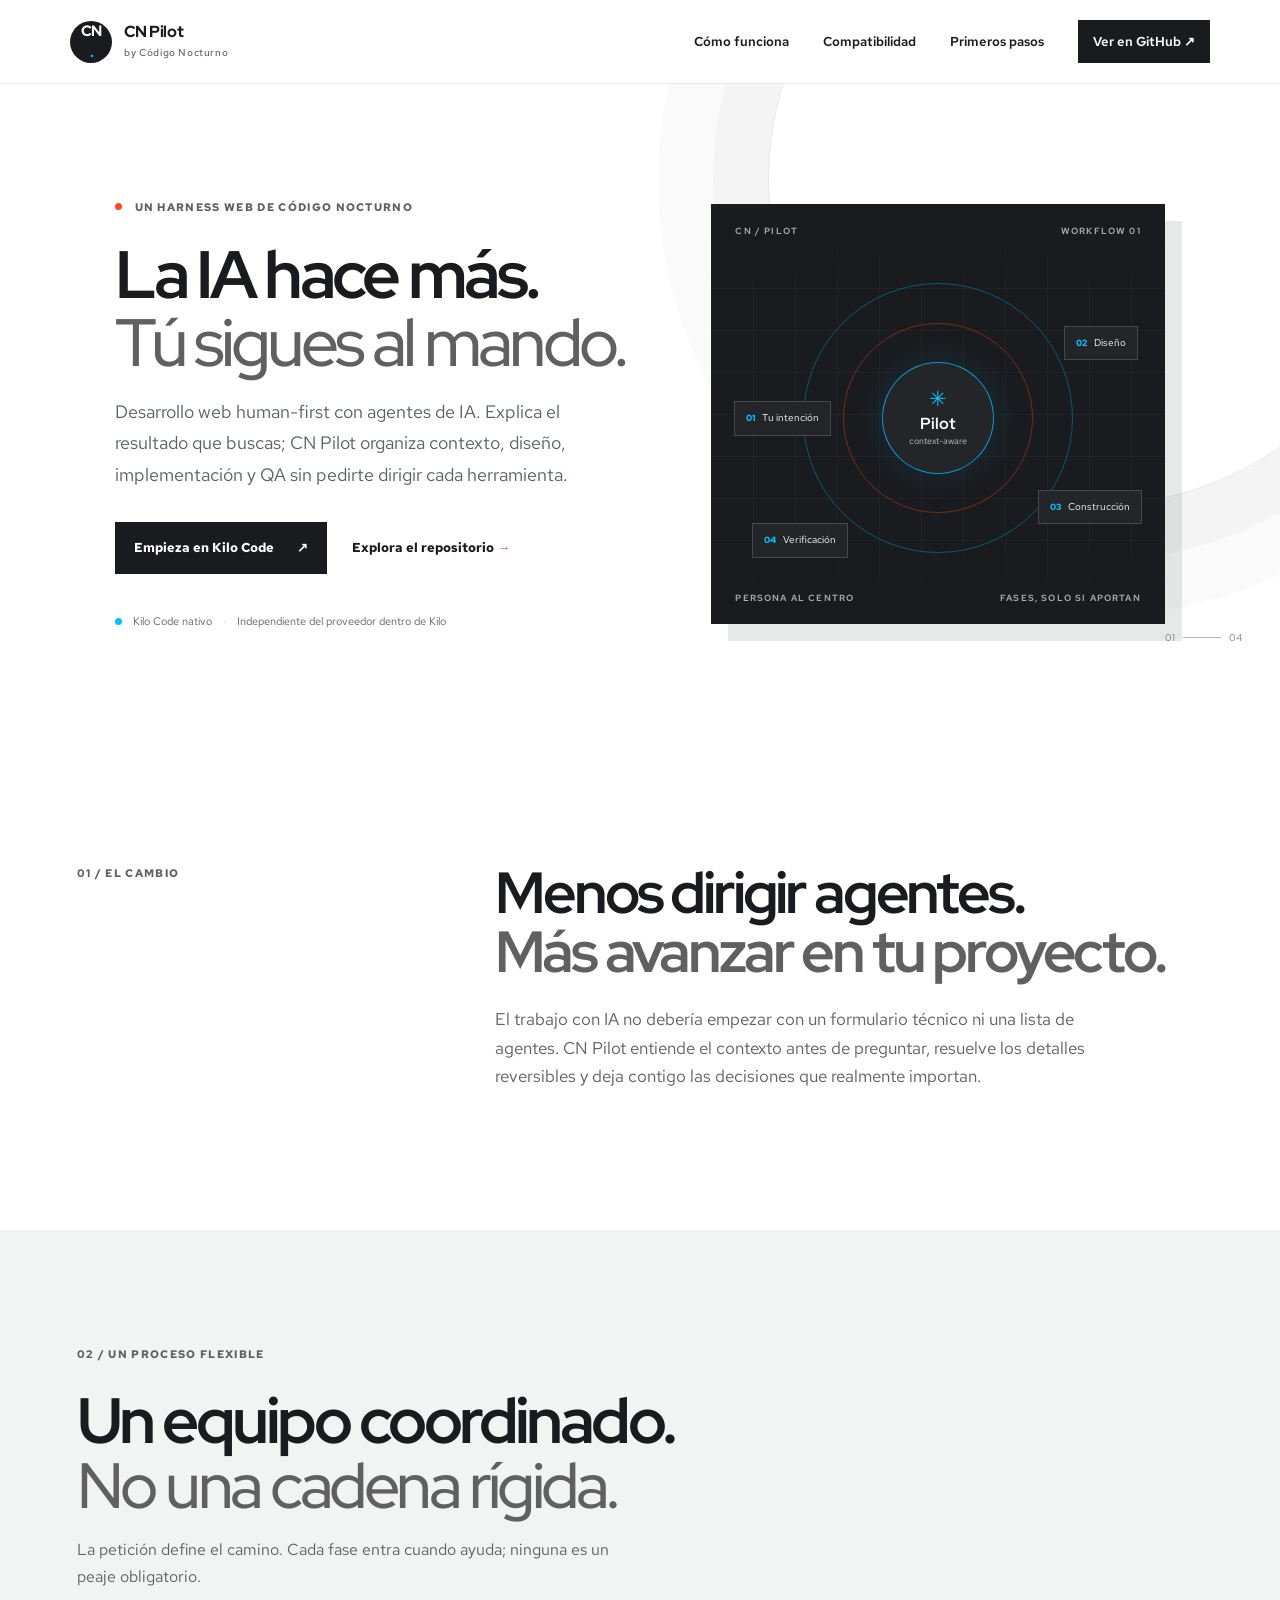
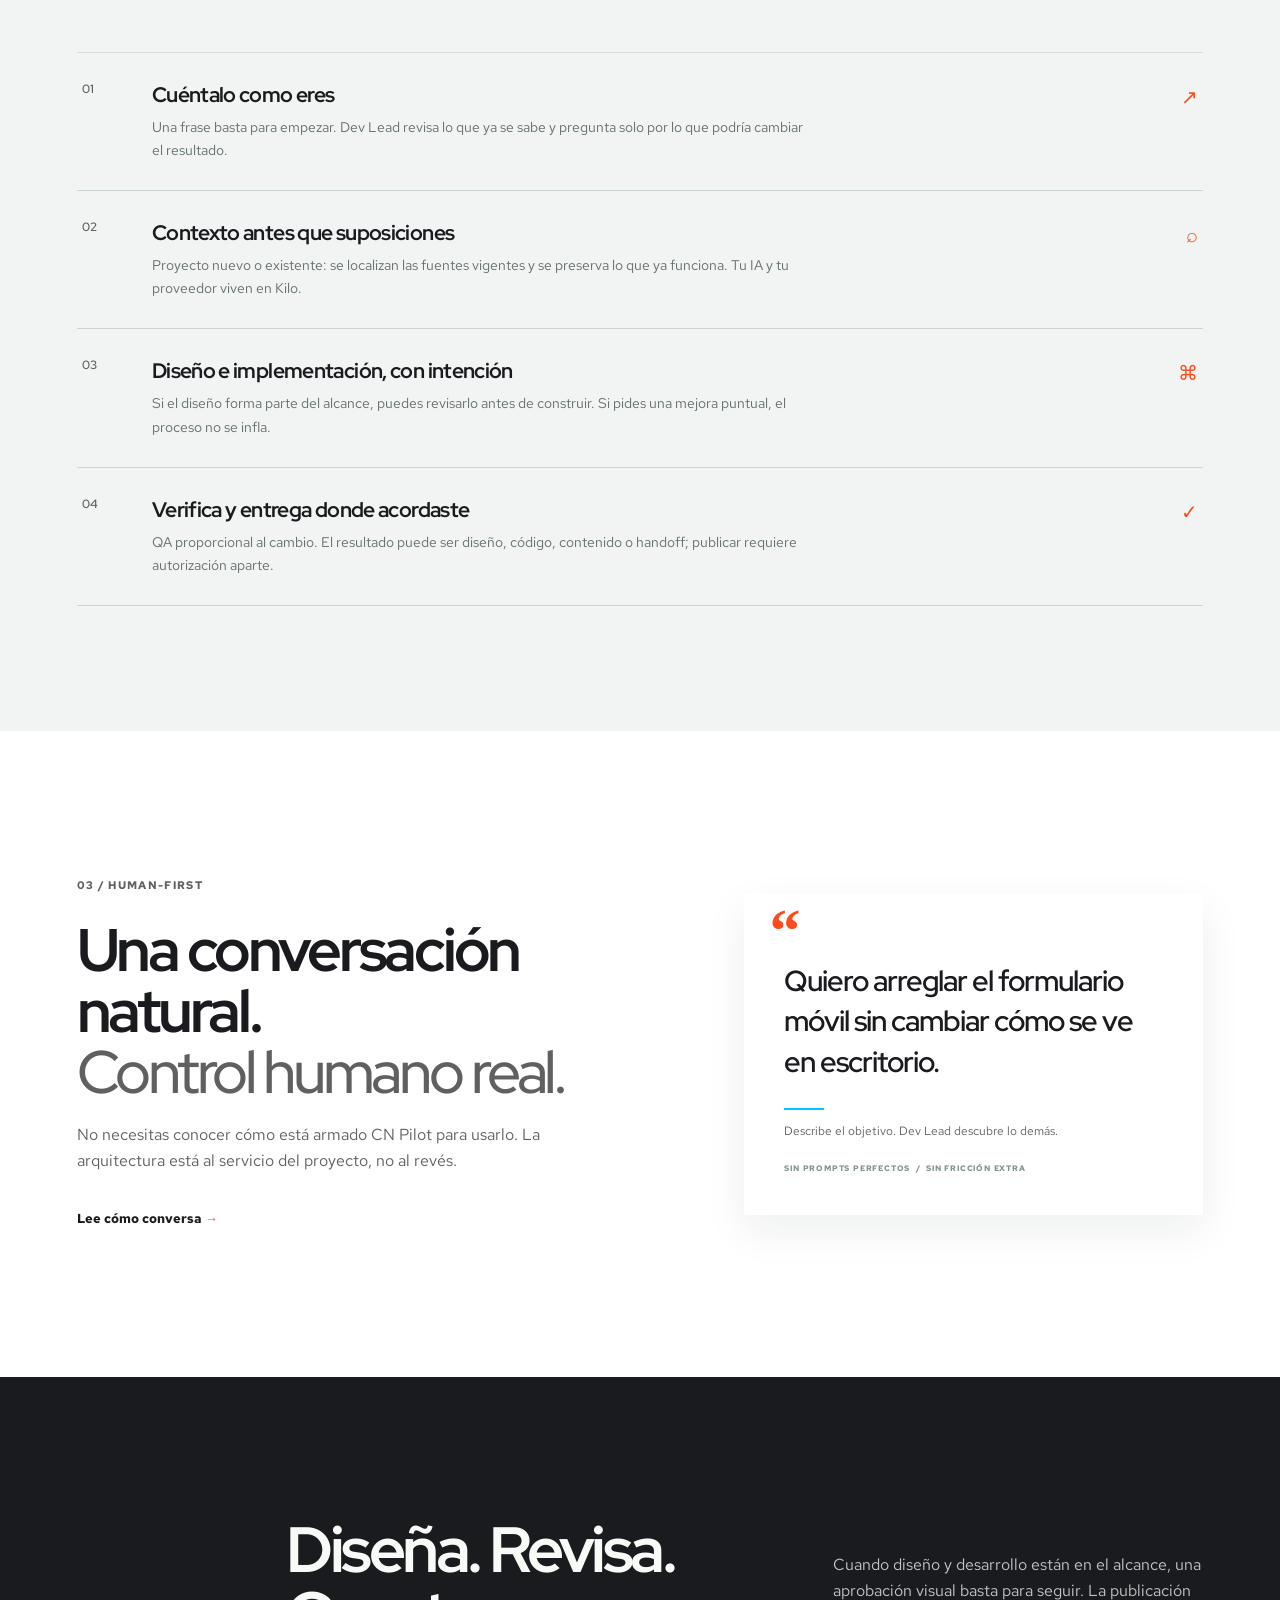
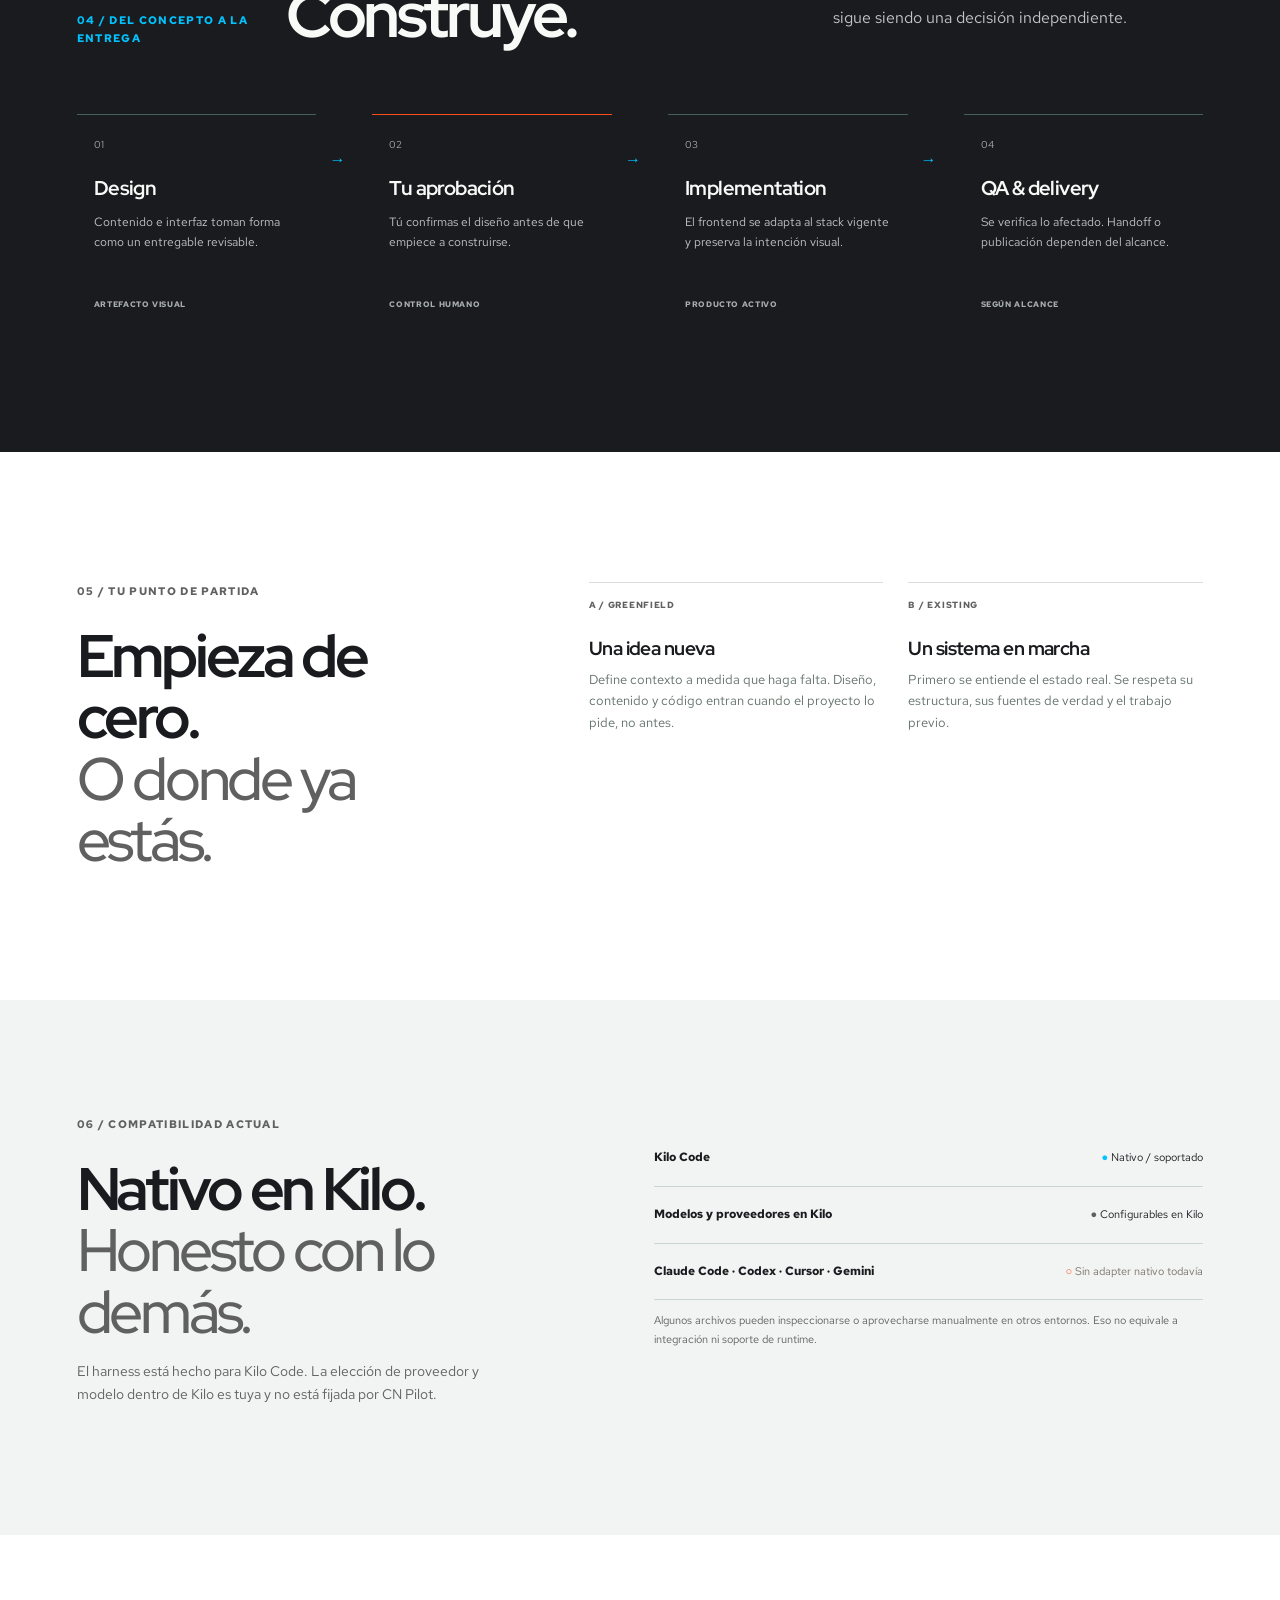
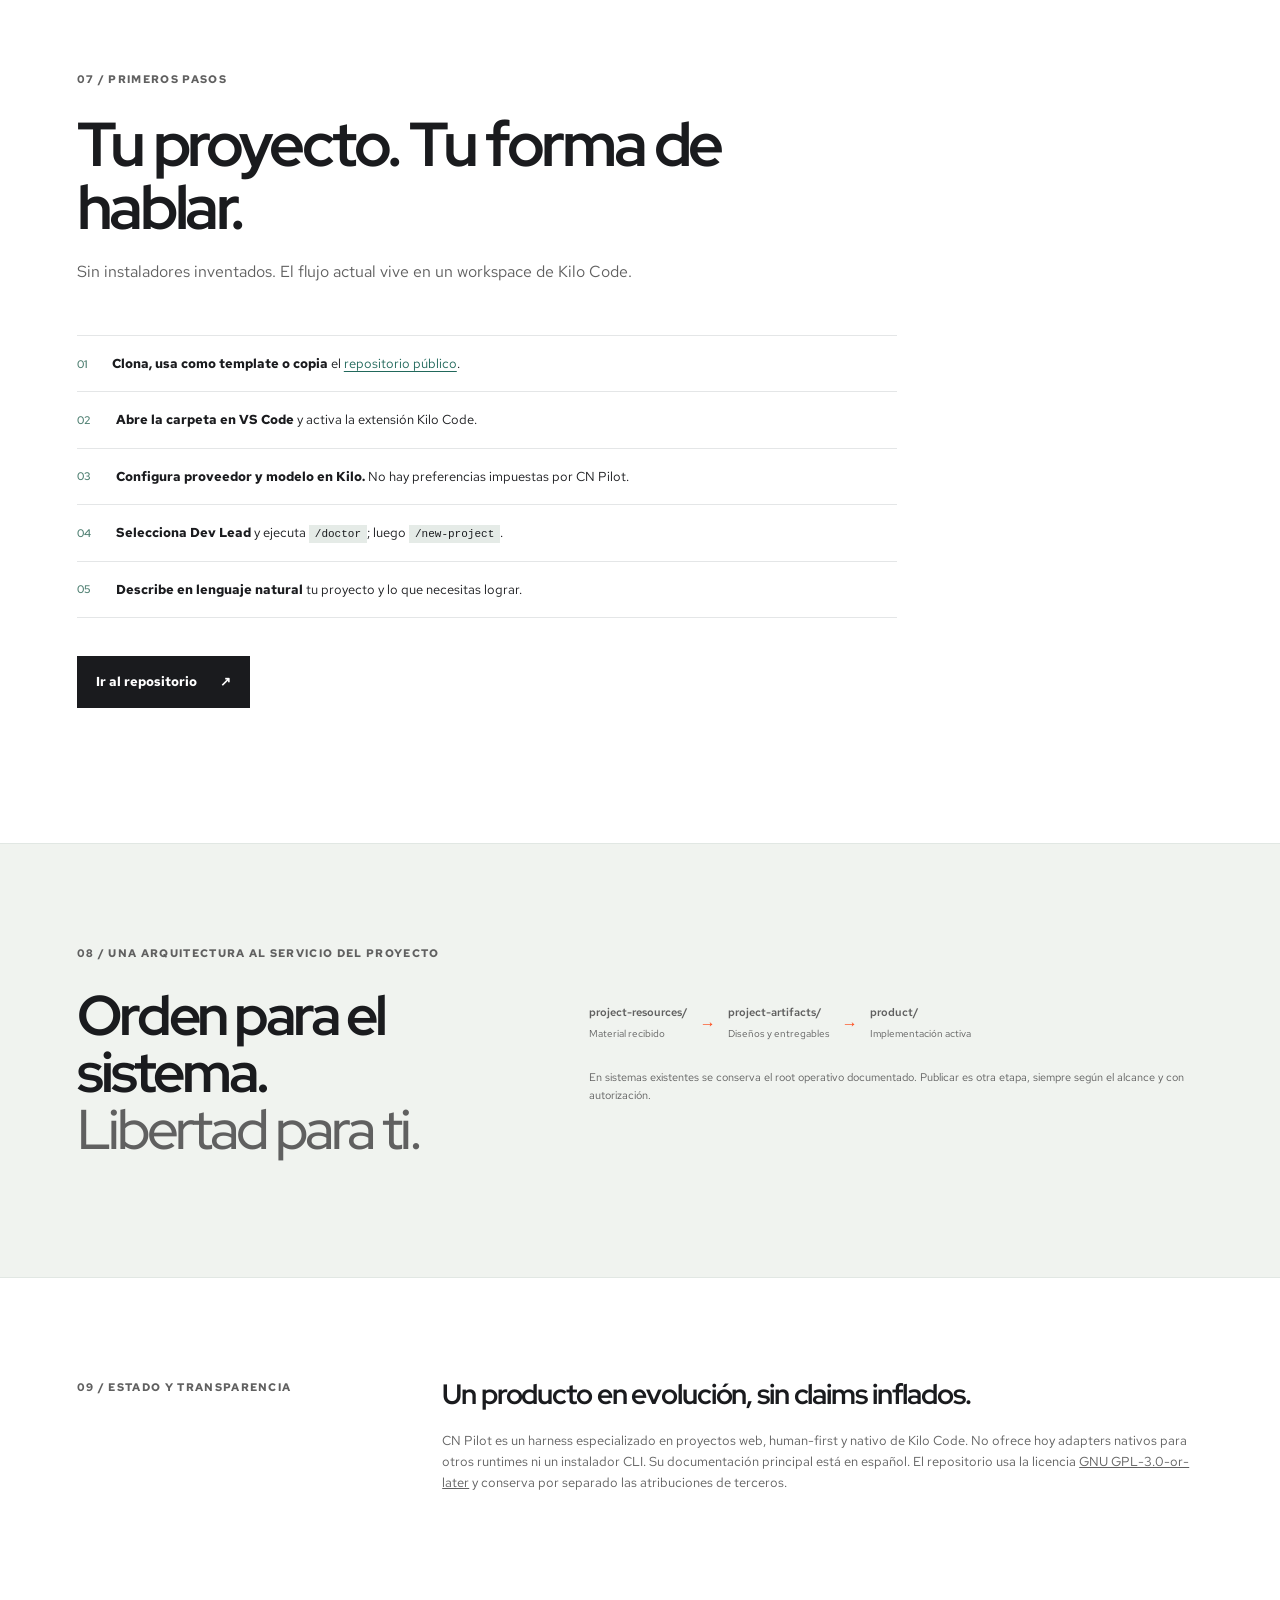
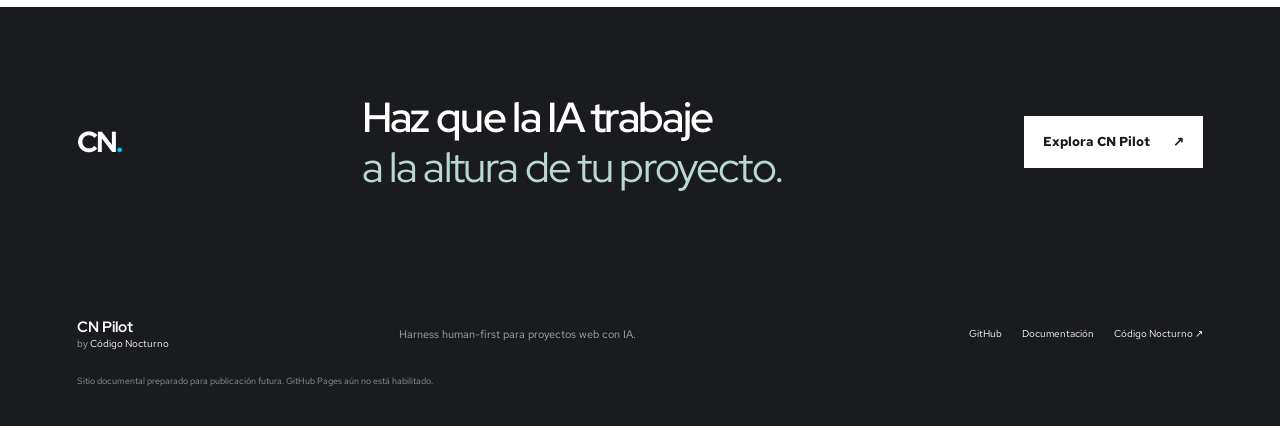
==== commit 03019e2b: "docs: definir licencia pública de CN Pilot" ====
--- a/site/index.html
+++ b/site/index.html
@@ -96,7 +96,7 @@
 
     <section class="architecture" aria-labelledby="architecture-title"><div class="section-shell architecture-inner"><div><p class="section-kicker">08 / Una arquitectura al servicio del proyecto</p><h2 id="architecture-title">Orden para el sistema.<br><em>Libertad para ti.</em></h2></div><div class="architecture-map"><div><code>project-resources/</code><span>Material recibido</span></div><b aria-hidden="true">→</b><div><code>project-artifacts/</code><span>Diseños y entregables</span></div><b aria-hidden="true">→</b><div><code>product/</code><span>Implementación activa</span></div><p>En sistemas existentes se conserva el root operativo documentado. Publicar es otra etapa, siempre según el alcance y con autorización.</p></div></div></section>
 
-    <section class="transparency section-shell" aria-labelledby="transparency-title"><p class="section-kicker">09 / Estado y transparencia</p><div><h2 id="transparency-title">Un producto en evolución, sin claims inflados.</h2><p>CN Pilot es un harness especializado en proyectos web, human-first y nativo de Kilo Code. No ofrece hoy adapters nativos para otros runtimes ni un instalador CLI. Su documentación principal está en español. La licencia del repositorio está pendiente de decisión del propietario.</p></div></section>
+    <section class="transparency section-shell" aria-labelledby="transparency-title"><p class="section-kicker">09 / Estado y transparencia</p><div><h2 id="transparency-title">Un producto en evolución, sin claims inflados.</h2><p>CN Pilot es un harness especializado en proyectos web, human-first y nativo de Kilo Code. No ofrece hoy adapters nativos para otros runtimes ni un instalador CLI. Su documentación principal está en español. El repositorio usa la licencia <a href="https://github.com/LuisYGM/cn-pilot/blob/main/LICENSE">GNU GPL-3.0-or-later</a> y conserva por separado las atribuciones de terceros.</p></div></section>
 
     <section class="closing"><div class="section-shell closing-inner"><span class="closing-mark" aria-hidden="true">CN<span>.</span></span><p>Haz que la IA trabaje<br><em>a la altura de tu proyecto.</em></p><a class="button button-light" href="https://github.com/LuisYGM/cn-pilot">Explora CN Pilot <span aria-hidden="true">↗</span></a></div></section>
   </main>
